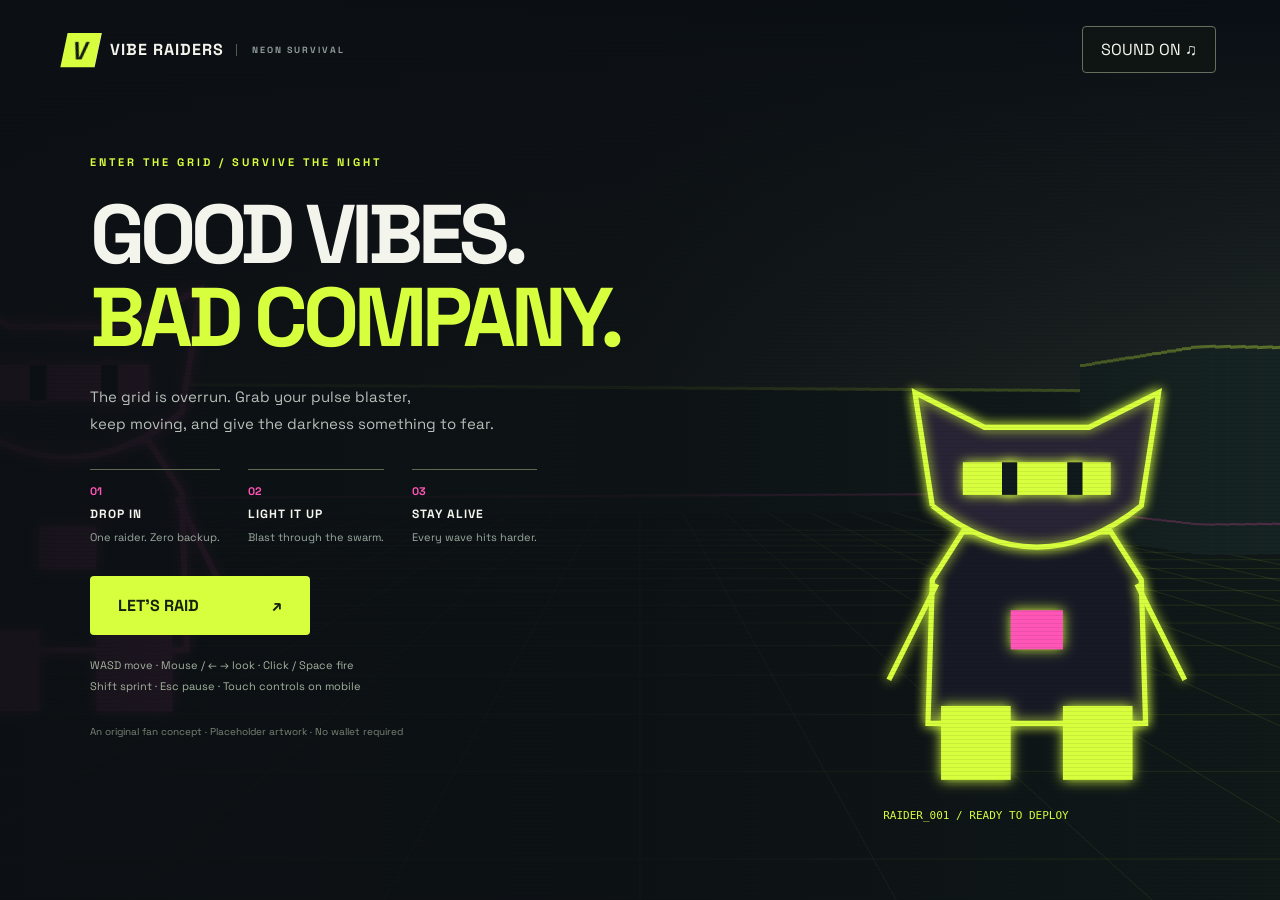
==== index.html @ ec155383 "Build Vibe Raiders browser game for Netlify" ====
<!DOCTYPE html><html lang="en"><head><meta charset="utf-8"><meta name="viewport" content="width=device-width,initial-scale=1"><title>VIBE RAIDERS · Neon Survival</title><link rel="stylesheet" href="style.css"></head><body><canvas id="game"></canvas><div class="grain"></div><header><a class="brand" href="./"><span class="logo">V</span> VIBE RAIDERS <small>NEON SURVIVAL</small></a><button id="sound" aria-label="Toggle sound">SOUND ON ♫</button></header><main id="menu"><div class="eyebrow">ENTER THE GRID / SURVIVE THE NIGHT</div><h1>GOOD VIBES.<br><em>BAD COMPANY.</em></h1><p>The grid is overrun. Grab your pulse blaster,<br>keep moving, and give the darkness something to fear.</p><div class="cards"><div><b>01</b><span>DROP IN</span><small>One raider. Zero backup.</small></div><div><b>02</b><span>LIGHT IT UP</span><small>Blast through the swarm.</small></div><div><b>03</b><span>STAY ALIVE</span><small>Every wave hits harder.</small></div></div><button class="primary" id="play">LET’S RAID <span>↗</span></button><div class="controls">WASD move · Mouse / ← → look · Click / Space fire<br>Shift sprint · Esc pause · Touch controls on mobile</div><div class="note">An original fan concept · Placeholder artwork · No wallet required</div></main><aside id="hud" hidden><div class="hudtop"><div>SHIELD <b id="health">100</b><div class="bar"><i id="healthbar"></i></div></div><div>WAVE <b id="wave">01</b></div><div>SCORE <b id="score">0000</b></div></div><div id="crosshair">+</div><div id="message">CLEAR THE GRID</div><div class="bottom">PULSE BLASTER <span>∞ ENERGY</span></div></aside><section id="end" hidden><div class="eyebrow" id="endtag">SIGNAL LOST</div><h2 id="endtitle">You made some noise.</h2><p id="result"></p><button class="primary" id="restart">RAID AGAIN ↗</button><button id="resume" hidden>RESUME RAID</button></section><div id="touch" hidden><div><button data-key="ArrowLeft">↶</button><button data-key="w">↑</button><button data-key="ArrowRight">↷</button><br><button data-key="a">←</button><button data-key="s">↓</button><button data-key="d">→</button></div><button id="fire">FIRE</button></div><script src="game.js"></script></body></html>
---- style.css ----
@import url('https://fonts.googleapis.com/css2?family=Space+Grotesk:wght@400;500;600;700&display=swap');
:root{--lime:#d8ff3e;--pink:#ff55b7;--ink:#0c1014}*{box-sizing:border-box}body{margin:0;background:var(--ink);color:#f3f4ec;font-family:'Space Grotesk',Arial,sans-serif;overflow:hidden}canvas{position:fixed;width:100%;height:100%;inset:0}header{position:fixed;top:0;width:100%;padding:26px 5%;display:flex;align-items:center;justify-content:space-between;z-index:3}.brand{color:inherit;text-decoration:none;font-weight:700;letter-spacing:1px;display:flex;align-items:center;gap:12px}.brand small{font-size:9px;color:#8f9c98;letter-spacing:2px;border-left:1px solid #505a50;padding-left:15px}.logo{background:var(--lime);color:#131b14;display:grid;place-items:center;width:34px;height:34px;transform:skew(-12deg);font-size:25px}button{font:inherit;cursor:pointer;color:inherit;border:1px solid #64705e;background:#101713b8;padding:12px 18px;border-radius:4px}button:hover{border-color:var(--lime);color:var(--lime)}button:focus-visible{outline:3px solid var(--pink);outline-offset:4px}main{position:relative;z-index:2;margin:155px 7% 0;max-width:680px}.eyebrow{color:var(--lime);font-size:11px;letter-spacing:3px;font-weight:700}h1{font-size:clamp(42px,6.5vw,90px);line-height:1;letter-spacing:-5px;margin:24px 0}h1 em{font-style:normal;color:var(--lime)}p{color:#b6bfb8;line-height:1.8;font-size:15px}.cards{display:flex;gap:28px;margin:32px 0}.cards div{border-top:1px solid #5e6a52;padding-top:14px;display:grid;gap:8px;min-width:125px}.cards b{color:var(--pink);font-size:11px}.cards span{font-size:12px;font-weight:bold;letter-spacing:1px}.cards small{color:#9ba99e;font-size:11px}.primary{background:var(--lime);color:#17220d;border:0;font-weight:700;padding:19px 28px;min-width:220px;display:flex;justify-content:space-between;gap:30px}.primary:hover{background:#edff96;color:#17220d}.controls{font-size:11px;line-height:1.9;color:#a4b29e;margin-top:20px}.note{font-size:10px;color:#788475;margin-top:28px}.grain{pointer-events:none;position:fixed;inset:0;background:repeating-linear-gradient(0deg,#0001 0px,#0001 1px,transparent 1px,transparent 4px);z-index:1}#hud{position:fixed;inset:95px 5% 25px;pointer-events:none}.hudtop{display:flex;gap:50px;font-size:11px;letter-spacing:2px}.hudtop b{display:block;font-size:30px;letter-spacing:0;color:var(--lime);margin-top:6px}.bar{width:150px;background:#ffffff20;height:4px}.bar i{display:block;width:100%;height:100%;background:var(--lime)}#crosshair{position:fixed;left:50%;top:50%;transform:translate(-50%,-50%);font-size:26px;color:#d8ff3e99}#message{text-align:center;margin-top:35px;letter-spacing:4px;color:var(--lime);font-size:13px}.bottom{position:absolute;bottom:0;font-size:12px;letter-spacing:2px}.bottom span{color:var(--lime);margin-left:25px}#end{position:fixed;z-index:5;left:50%;top:50%;transform:translate(-50%,-50%);padding:45px;background:#101713f2;border:1px solid #758351;min-width:330px}h2{font-size:34px}#resume{margin-top:15px}#touch{position:fixed;bottom:65px;left:20px;right:20px;display:flex;justify-content:space-between;align-items:end;z-index:4;touch-action:none}#touch[hidden]{display:none}#touch button{background:#152014b5;min-width:44px;padding:14px;user-select:none}#fire{border-color:var(--pink);color:var(--pink);border-radius:50%;height:78px;width:78px}@media(max-width:700px){header{padding:20px}.brand small{display:none}main{margin:120px 22px 0}h1{letter-spacing:-2px}.cards{gap:15px}.cards div{min-width:0;flex:1}.cards small{font-size:10px}.note{margin-top:15px}.hudtop{gap:25px}.bar{width:90px}}@media(max-height:680px){main{margin-top:95px}h1{font-size:48px;margin:15px 0}.cards{margin:18px 0}.note{margin-top:10px}}
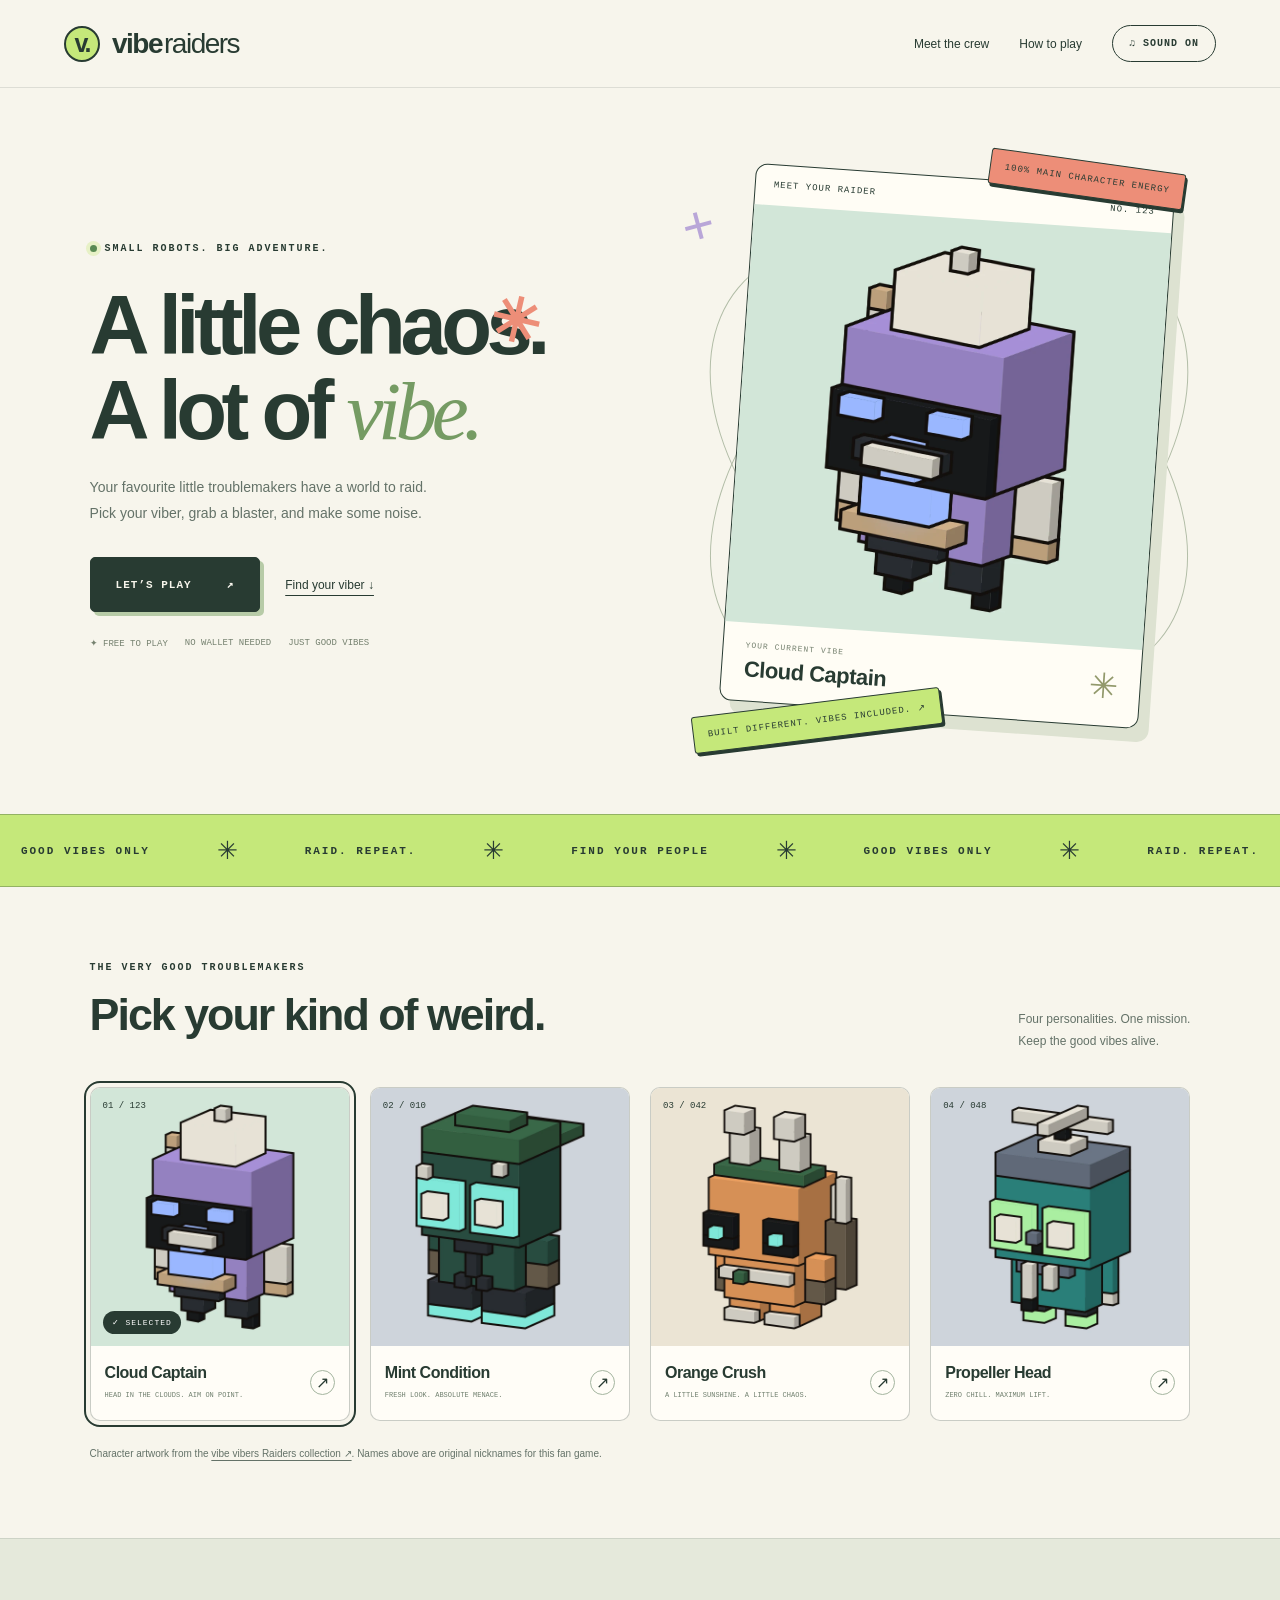
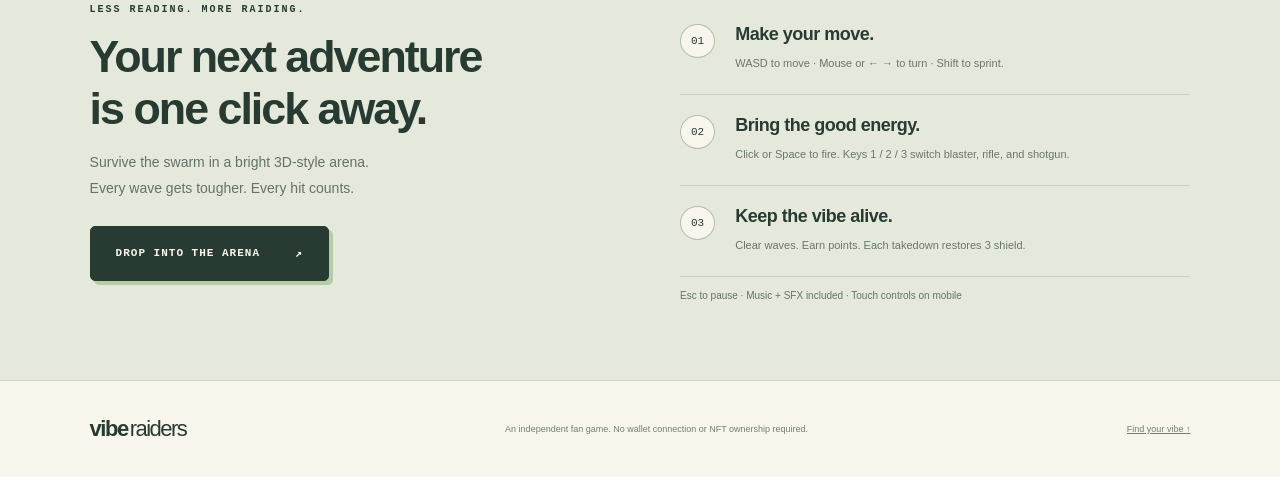
==== commit c9ce345c: "Add Raiders artwork, bright arena and three weapon types" ====
--- a/index.html
+++ b/index.html
@@ -1 +1,51 @@
-<!DOCTYPE html><html lang="en"><head><meta charset="utf-8"><meta name="viewport" content="width=device-width,initial-scale=1"><title>VIBE RAIDERS · Neon Survival</title><link rel="stylesheet" href="style.css"></head><body><canvas id="game"></canvas><div class="grain"></div><header><a class="brand" href="./"><span class="logo">V</span> VIBE RAIDERS <small>NEON SURVIVAL</small></a><button id="sound" aria-label="Toggle sound">SOUND ON ♫</button></header><main id="menu"><div class="eyebrow">ENTER THE GRID / SURVIVE THE NIGHT</div><h1>GOOD VIBES.<br><em>BAD COMPANY.</em></h1><p>The grid is overrun. Grab your pulse blaster,<br>keep moving, and give the darkness something to fear.</p><div class="cards"><div><b>01</b><span>DROP IN</span><small>One raider. Zero backup.</small></div><div><b>02</b><span>LIGHT IT UP</span><small>Blast through the swarm.</small></div><div><b>03</b><span>STAY ALIVE</span><small>Every wave hits harder.</small></div></div><button class="primary" id="play">LET’S RAID <span>↗</span></button><div class="controls">WASD move · Mouse / ← → look · Click / Space fire<br>Shift sprint · Esc pause · Touch controls on mobile</div><div class="note">An original fan concept · Placeholder artwork · No wallet required</div></main><aside id="hud" hidden><div class="hudtop"><div>SHIELD <b id="health">100</b><div class="bar"><i id="healthbar"></i></div></div><div>WAVE <b id="wave">01</b></div><div>SCORE <b id="score">0000</b></div></div><div id="crosshair">+</div><div id="message">CLEAR THE GRID</div><div class="bottom">PULSE BLASTER <span>∞ ENERGY</span></div></aside><section id="end" hidden><div class="eyebrow" id="endtag">SIGNAL LOST</div><h2 id="endtitle">You made some noise.</h2><p id="result"></p><button class="primary" id="restart">RAID AGAIN ↗</button><button id="resume" hidden>RESUME RAID</button></section><div id="touch" hidden><div><button data-key="ArrowLeft">↶</button><button data-key="w">↑</button><button data-key="ArrowRight">↷</button><br><button data-key="a">←</button><button data-key="s">↓</button><button data-key="d">→</button></div><button id="fire">FIRE</button></div><script src="game.js"></script></body></html>
+<!DOCTYPE html>
+<html lang="en">
+<head>
+  <meta charset="utf-8"><meta name="viewport" content="width=device-width,initial-scale=1">
+  <meta name="theme-color" content="#f7f5ec">
+  <meta name="description" content="Pick your vibe viber and jump into a colourful first-person survival adventure. Free to play, no wallet required.">
+  <title>Vibe Raiders · A little chaos. A lot of vibe.</title>
+  <link rel="stylesheet" href="style.css">
+</head>
+<body>
+<canvas id="game" aria-label="First-person survival arena"></canvas>
+<header class="site-header">
+  <a class="brand" href="./"><span class="logo">v.</span> vibe<span class="brand-light">raiders</span></a>
+  <nav aria-label="Main navigation"><a href="#crew" class="menu-link">Meet the crew</a><a href="#how-to" class="menu-link">How to play</a><button id="sound" aria-label="Toggle sound" aria-pressed="true">♫ SOUND ON</button></nav>
+</header>
+<main id="menu">
+  <section class="hero">
+    <div class="hero-copy">
+      <div class="eyebrow"><span class="status-dot"></span> SMALL ROBOTS. BIG ADVENTURE.</div>
+      <h1>A little chaos.<br>A lot of <em>vibe.</em><span class="spark">✳</span></h1>
+      <p>Your favourite little troublemakers have a world to raid.<br class="desktop-break"> Pick your viber, grab a blaster, and make some noise.</p>
+      <div class="hero-actions"><button class="primary" id="play">LET’S PLAY <span>↗</span></button><a class="secondary" href="#crew">Find your viber ↓</a></div>
+      <div class="play-note"><span>✦ FREE TO PLAY</span><span>NO WALLET NEEDED</span><span>JUST GOOD VIBES</span></div>
+    </div>
+    <div class="hero-art">
+      <span class="orbit orbit-one"></span><span class="orbit orbit-two"></span>
+      <span class="sticker sticker-top">100% MAIN CHARACTER ENERGY</span>
+      <div class="portrait-card"><div class="portrait-top"><span>MEET YOUR RAIDER</span><span id="hero-id">NO. 123</span></div><img id="hero-image" src="assets/viber-123.png" alt="Lavender Viber with a cream cap and blue eyes" width="1080" height="1080"><div class="portrait-bottom"><div><small>YOUR CURRENT VIBE</small><strong id="hero-name">Cloud Captain</strong></div><span class="portrait-star">✳</span></div></div>
+      <span class="sticker sticker-bottom">BUILT DIFFERENT. VIBES INCLUDED. ↗</span>
+      <span class="floating-plus">+</span>
+    </div>
+  </section>
+  <div class="marquee" aria-hidden="true"><span>GOOD VIBES ONLY</span> ✳ <span>RAID. REPEAT.</span> ✳ <span>FIND YOUR PEOPLE</span> ✳ <span>GOOD VIBES ONLY</span> ✳ <span>RAID. REPEAT.</span></div>
+  <section id="crew" class="crew-section">
+    <div class="section-heading"><div><div class="eyebrow">THE VERY GOOD TROUBLEMAKERS</div><h2>Pick your kind of weird.</h2></div><p>Four personalities. One mission.<br>Keep the good vibes alive.</p></div>
+    <div class="crew-grid" role="group" aria-label="Choose your raider">
+      <button class="crew-card selected" data-raider="0" aria-pressed="true"><div class="crew-image mint"><span class="number">01 / 123</span><span class="selected-label">✓ SELECTED</span><img src="assets/viber-123.png" alt="Lavender Viber with cream cap and blue eyes" width="1080" height="1080" loading="lazy"></div><div class="crew-info"><div><strong>Cloud Captain</strong><small>HEAD IN THE CLOUDS. AIM ON POINT.</small></div><span>↗</span></div></button>
+      <button class="crew-card" data-raider="1" aria-pressed="false"><div class="crew-image lilac"><span class="number">02 / 010</span><span class="selected-label">✓ SELECTED</span><img src="assets/viber-10.png" alt="Green Viber with oversized turquoise glasses and a cap" width="1080" height="1080" loading="lazy"></div><div class="crew-info"><div><strong>Mint Condition</strong><small>FRESH LOOK. ABSOLUTE MENACE.</small></div><span>↗</span></div></button>
+      <button class="crew-card" data-raider="2" aria-pressed="false"><div class="crew-image sand"><span class="number">03 / 042</span><span class="selected-label">✓ SELECTED</span><img src="assets/viber-42.png" alt="Orange Viber with green hat and turquoise eyes" width="1080" height="1080" loading="lazy"></div><div class="crew-info"><div><strong>Orange Crush</strong><small>A LITTLE SUNSHINE. A LITTLE CHAOS.</small></div><span>↗</span></div></button>
+      <button class="crew-card" data-raider="3" aria-pressed="false"><div class="crew-image blue"><span class="number">04 / 048</span><span class="selected-label">✓ SELECTED</span><img src="assets/viber-48.png" alt="Teal Viber with propeller hat and mint glasses" width="1080" height="1080" loading="lazy"></div><div class="crew-info"><div><strong>Propeller Head</strong><small>ZERO CHILL. MAXIMUM LIFT.</small></div><span>↗</span></div></button>
+    </div>
+    <p class="collection-credit">Character artwork from the <a href="https://testnet.vibevibe.fun/vibe-vibers/for-raiders" target="_blank" rel="noopener noreferrer">vibe vibers Raiders collection ↗</a>. Names above are original nicknames for this fan game.</p>
+  </section>
+  <section id="how-to" class="how-section"><div><div class="eyebrow">LESS READING. MORE RAIDING.</div><h2>Your next adventure<br>is one click away.</h2><p>Survive the swarm in a bright 3D-style arena.<br>Every wave gets tougher. Every hit counts.</p><button id="play-bottom" class="primary">DROP INTO THE ARENA <span>↗</span></button></div><div class="steps"><div><b>01</b><span><strong>Make your move.</strong><small>WASD to move · Mouse or ← → to turn · Shift to sprint.</small></span></div><div><b>02</b><span><strong>Bring the good energy.</strong><small>Click or Space to fire. Keys 1 / 2 / 3 switch blaster, rifle, and shotgun.</small></span></div><div><b>03</b><span><strong>Keep the vibe alive.</strong><small>Clear waves. Earn points. Each takedown restores 3 shield.</small></span></div><p>Esc to pause · Music + SFX included · Touch controls on mobile</p></div></section>
+  <footer><a class="brand" href="./">vibe<span class="brand-light">raiders</span></a><span>An independent fan game. No wallet connection or NFT ownership required.</span><a href="#crew">Find your vibe ↑</a></footer>
+</main>
+<aside id="hud" hidden><div class="hudtop"><div>SHIELD <b id="health">100</b><div class="bar"><i id="healthbar"></i></div></div><div>WAVE <b id="wave">01</b></div><div>SCORE <b id="score">0000</b></div><button id="pause" aria-label="Pause game">Ⅱ PAUSE</button></div><div class="weapon-selector" role="group" aria-label="Choose weapon"><button data-weapon="0" class="active" aria-pressed="true">1 <span>BLASTER</span></button><button data-weapon="1" aria-pressed="false">2 <span>RIFLE</span></button><button data-weapon="2" aria-pressed="false">3 <span>SHOTGUN</span></button></div><div id="crosshair">+</div><div id="message" aria-live="polite">CLEAR THE GRID</div><div class="bottom"><img id="player-avatar" src="assets/viber-123.png" alt="Your selected raider"><span id="player-name">Cloud Captain</span><span><b id="weapon-name">PULSE BLASTER</b> · ∞ ENERGY</span></div></aside>
+<section id="end" role="dialog" aria-modal="true" aria-labelledby="endtitle" hidden><div class="eyebrow" id="endtag">SIGNAL LOST</div><h2 id="endtitle">You made some noise.</h2><p id="result"></p><button class="primary" id="restart">RAID AGAIN ↗</button><button id="resume" hidden>RESUME RAID</button><button id="back-home">BACK TO THE CREW</button></section>
+<div id="touch" hidden><div><button data-key="ArrowLeft" aria-label="Turn left">↶</button><button data-key="w" aria-label="Move forward">↑</button><button data-key="ArrowRight" aria-label="Turn right">↷</button><br><button data-key="a" aria-label="Move left">←</button><button data-key="s" aria-label="Move backward">↓</button><button data-key="d" aria-label="Move right">→</button></div><button id="fire">FIRE</button></div>
+<script src="game.js"></script>
+</body></html>
--- a/style.css
+++ b/style.css
@@ -1,2 +1,2 @@
-@import url('https://fonts.googleapis.com/css2?family=Space+Grotesk:wght@400;500;600;700&display=swap');
-:root{--lime:#d8ff3e;--pink:#ff55b7;--ink:#0c1014}*{box-sizing:border-box}body{margin:0;background:var(--ink);color:#f3f4ec;font-family:'Space Grotesk',Arial,sans-serif;overflow:hidden}canvas{position:fixed;width:100%;height:100%;inset:0}header{position:fixed;top:0;width:100%;padding:26px 5%;display:flex;align-items:center;justify-content:space-between;z-index:3}.brand{color:inherit;text-decoration:none;font-weight:700;letter-spacing:1px;display:flex;align-items:center;gap:12px}.brand small{font-size:9px;color:#8f9c98;letter-spacing:2px;border-left:1px solid #505a50;padding-left:15px}.logo{background:var(--lime);color:#131b14;display:grid;place-items:center;width:34px;height:34px;transform:skew(-12deg);font-size:25px}button{font:inherit;cursor:pointer;color:inherit;border:1px solid #64705e;background:#101713b8;padding:12px 18px;border-radius:4px}button:hover{border-color:var(--lime);color:var(--lime)}button:focus-visible{outline:3px solid var(--pink);outline-offset:4px}main{position:relative;z-index:2;margin:155px 7% 0;max-width:680px}.eyebrow{color:var(--lime);font-size:11px;letter-spacing:3px;font-weight:700}h1{font-size:clamp(42px,6.5vw,90px);line-height:1;letter-spacing:-5px;margin:24px 0}h1 em{font-style:normal;color:var(--lime)}p{color:#b6bfb8;line-height:1.8;font-size:15px}.cards{display:flex;gap:28px;margin:32px 0}.cards div{border-top:1px solid #5e6a52;padding-top:14px;display:grid;gap:8px;min-width:125px}.cards b{color:var(--pink);font-size:11px}.cards span{font-size:12px;font-weight:bold;letter-spacing:1px}.cards small{color:#9ba99e;font-size:11px}.primary{background:var(--lime);color:#17220d;border:0;font-weight:700;padding:19px 28px;min-width:220px;display:flex;justify-content:space-between;gap:30px}.primary:hover{background:#edff96;color:#17220d}.controls{font-size:11px;line-height:1.9;color:#a4b29e;margin-top:20px}.note{font-size:10px;color:#788475;margin-top:28px}.grain{pointer-events:none;position:fixed;inset:0;background:repeating-linear-gradient(0deg,#0001 0px,#0001 1px,transparent 1px,transparent 4px);z-index:1}#hud{position:fixed;inset:95px 5% 25px;pointer-events:none}.hudtop{display:flex;gap:50px;font-size:11px;letter-spacing:2px}.hudtop b{display:block;font-size:30px;letter-spacing:0;color:var(--lime);margin-top:6px}.bar{width:150px;background:#ffffff20;height:4px}.bar i{display:block;width:100%;height:100%;background:var(--lime)}#crosshair{position:fixed;left:50%;top:50%;transform:translate(-50%,-50%);font-size:26px;color:#d8ff3e99}#message{text-align:center;margin-top:35px;letter-spacing:4px;color:var(--lime);font-size:13px}.bottom{position:absolute;bottom:0;font-size:12px;letter-spacing:2px}.bottom span{color:var(--lime);margin-left:25px}#end{position:fixed;z-index:5;left:50%;top:50%;transform:translate(-50%,-50%);padding:45px;background:#101713f2;border:1px solid #758351;min-width:330px}h2{font-size:34px}#resume{margin-top:15px}#touch{position:fixed;bottom:65px;left:20px;right:20px;display:flex;justify-content:space-between;align-items:end;z-index:4;touch-action:none}#touch[hidden]{display:none}#touch button{background:#152014b5;min-width:44px;padding:14px;user-select:none}#fire{border-color:var(--pink);color:var(--pink);border-radius:50%;height:78px;width:78px}@media(max-width:700px){header{padding:20px}.brand small{display:none}main{margin:120px 22px 0}h1{letter-spacing:-2px}.cards{gap:15px}.cards div{min-width:0;flex:1}.cards small{font-size:10px}.note{margin-top:15px}.hudtop{gap:25px}.bar{width:90px}}@media(max-height:680px){main{margin-top:95px}h1{font-size:48px;margin:15px 0}.cards{margin:18px 0}.note{margin-top:10px}}
+:root{--lime:#c5e87a;--pink:#ed8e78;--ink:#283b32;--cream:#f7f5ec;--mint:#d3e5d8;--purple:#b9a6d8}*{box-sizing:border-box}html{scroll-behavior:smooth;scroll-padding-top:100px}body{margin:0;background:var(--cream);color:var(--ink);font-family:Arial,Helvetica,sans-serif}button,a{-webkit-tap-highlight-color:transparent}button{font:inherit;cursor:pointer;color:inherit;border:1px solid var(--ink);background:transparent;padding:12px 18px;border-radius:100px}a{color:inherit}button:hover{background:var(--lime)}button:focus-visible,a:focus-visible{outline:3px solid #8c65bd;outline-offset:5px}[hidden]{display:none!important}.site-header{position:relative;display:flex;align-items:center;justify-content:space-between;max-width:1440px;padding:25px 5%;margin:auto;border-bottom:1px solid #283b3220;z-index:5}.brand{display:flex;align-items:center;gap:2px;text-decoration:none;font-weight:900;font-size:28px;letter-spacing:-1.5px}.brand-light{font-weight:400}.logo{display:grid;place-items:center;border:2px solid var(--ink);border-radius:50%;width:36px;height:36px;font-size:25px;letter-spacing:-2px;margin-right:10px;background:var(--lime)}nav{display:flex;align-items:center;gap:30px}nav a{font-size:12px;text-decoration:none}#sound{font:700 10px monospace;letter-spacing:1px;padding:12px 16px}.hero{max-width:1440px;margin:auto;display:grid;grid-template-columns:1.15fr 1fr;align-items:center;gap:55px;padding:65px 7% 75px;min-height:650px}.eyebrow{font:700 10px monospace;letter-spacing:2px;display:flex;align-items:center;gap:8px}.status-dot{width:7px;height:7px;border-radius:50%;background:#598a52;box-shadow:0 0 0 4px #c5e87a55}h1{font-size:clamp(52px,6.5vw,92px);line-height:1.02;letter-spacing:-5.5px;margin:30px 0 22px;font-weight:800;position:relative}h1 em{font-family:Georgia,serif;font-weight:400;color:#759b63}h1 .spark{position:absolute;color:var(--pink);font-size:60px;transform:rotate(13deg);margin-left:12px;top:7px}p{font-size:14px;line-height:1.85;color:#647268}.hero-actions{display:flex;align-items:center;gap:25px;margin-top:30px}.primary{display:flex;align-items:center;justify-content:space-between;gap:35px;min-height:55px;padding:18px 25px;background:var(--ink);color:var(--cream);border-radius:5px;font:700 11px monospace;letter-spacing:1px;box-shadow:4px 4px 0 #b7cba7}.primary:hover{background:#45634a;color:white;transform:translateY(-2px)}.secondary{font-size:12px;text-underline-offset:6px}.play-note{display:flex;flex-wrap:wrap;gap:17px;font:9px monospace;color:#75816f;margin-top:26px}.hero-art{position:relative;max-width:440px;width:100%;margin:auto;padding:24px 10px}.portrait-card{border:1.5px solid var(--ink);border-radius:12px;overflow:hidden;transform:rotate(4deg);background:#fffdf5;position:relative;box-shadow:11px 13px 0 #dde2d1;transition:transform .3s}.portrait-card:hover{transform:rotate(0)}.portrait-top{padding:15px 18px;display:flex;justify-content:space-between;font:9px monospace;letter-spacing:1px}.portrait-card img{display:block;width:100%;height:auto}.portrait-bottom{display:flex;align-items:center;justify-content:space-between;padding:18px 22px}.portrait-bottom small{display:block;font:8px monospace;letter-spacing:1px;color:#75816f;margin-bottom:7px}.portrait-bottom strong{font-size:22px;letter-spacing:-.5px}.portrait-star{font-size:35px;color:#92996b}.sticker{position:absolute;z-index:2;font:9px monospace;letter-spacing:1px;border:1px solid var(--ink);padding:12px 14px;box-shadow:2px 3px 0 #283b32;border-radius:3px}.sticker-top{top:8px;right:-18px;background:var(--pink);transform:rotate(8deg)}.sticker-bottom{bottom:0;left:-35px;background:var(--lime);transform:rotate(-7deg)}.orbit{position:absolute;border:1px solid #b2bda7;border-radius:50%;width:125%;height:60%;top:23%;left:-12%;transform:rotate(-40deg)}.orbit-two{transform:rotate(40deg)}.floating-plus{position:absolute;font-size:55px;left:-45px;top:40px;color:#b9a6d8;transform:rotate(-15deg)}.marquee{display:flex;align-items:center;justify-content:space-around;gap:25px;white-space:nowrap;overflow:hidden;padding:21px 0;background:var(--lime);border-block:1px solid #283b3250;font-size:25px}.marquee span{font:700 11px monospace;letter-spacing:2px}.crew-section{max-width:1440px;margin:auto;padding:75px 7%}.section-heading{display:flex;align-items:end;justify-content:space-between;gap:25px;margin-bottom:30px}h2{font-size:clamp(30px,3.5vw,46px);letter-spacing:-2px;line-height:1.15;margin:16px 0}.section-heading p{font-size:12px;margin:0 0 4px}.crew-grid{display:grid;grid-template-columns:repeat(4,1fr);gap:20px}.crew-card{border:1px solid #283b3240;border-radius:10px;padding:0;overflow:hidden;text-align:left;background:#fffdf7;transition:transform .2s,box-shadow .2s}.crew-card:hover{transform:translateY(-6px);background:#fffdf7;box-shadow:0 8px 0 #e1e5d6}.crew-card.selected{outline:2px solid var(--ink);outline-offset:4px}.crew-image{position:relative;overflow:hidden}.crew-image img{width:100%;height:auto;display:block;transition:transform .3s}.crew-card:hover img{transform:scale(1.045)}.number{position:absolute;z-index:1;left:12px;top:13px;font:9px monospace}.selected-label{display:none;position:absolute;bottom:12px;left:12px;z-index:1;background:var(--ink);color:white;font:8px monospace;letter-spacing:1px;padding:7px 9px;border-radius:30px}.selected .selected-label{display:block}.crew-info{padding:18px 14px;display:flex;align-items:center;justify-content:space-between;gap:7px}.crew-info strong{font-size:16px;letter-spacing:-.5px}.crew-info small{display:block;font:7px/1.7 monospace;color:#71806f;margin-top:8px}.crew-info>span{border:1px solid #a4b59f;border-radius:50%;display:grid;place-items:center;min-width:25px;height:25px}.collection-credit{font-size:10px;margin:24px 0 0}.collection-credit a{text-underline-offset:3px}.how-section{background:#e5e9db;padding:65px max(7%,calc((100vw - 1240px)/2));display:grid;grid-template-columns:1fr 1fr;gap:80px;border-block:1px solid #283b3220}.how-section .primary{margin-top:24px}.steps>div{display:flex;gap:20px;align-items:start;border-bottom:1px solid #283b3225;padding:20px 0}.steps b{font:11px monospace;background:var(--cream);padding:10px;border:1px solid #b3beaa;border-radius:50%}.steps strong{font-size:18px;letter-spacing:-.5px}.steps small{display:block;font-size:11px;line-height:1.8;color:#687867;margin-top:9px}.steps p{font-size:10px}footer{display:flex;align-items:center;justify-content:space-between;gap:20px;padding:35px 7%}footer .brand{font-size:22px}footer>span,footer>a:last-child{font-size:9px;color:#71806f}#game{display:none;position:fixed;inset:0;width:100%;height:100%;background:#b5dcdb}.in-game{overflow:hidden;background:#b5dcdb}.in-game #game{display:block}.in-game .site-header{position:fixed;top:0;width:100%;max-width:none;background:#f7f5eced;padding:15px 5%}.in-game .menu-link{display:none}#hud{position:fixed;inset:95px 5% 20px;pointer-events:none}.hudtop{display:flex;gap:40px;font:10px monospace;letter-spacing:2px}.hudtop>div{background:#fffdf4e8;border:1px solid #283b3230;border-radius:8px;padding:12px 18px}.hudtop b{display:block;font:bold 27px Arial;letter-spacing:0;margin-top:6px}.bar{width:105px;background:#283b3220;height:4px;margin-top:7px}.bar i{display:block;width:100%;height:100%;background:#648f51}#pause{pointer-events:auto;align-self:start;margin-left:auto;background:var(--cream);font-size:10px}#crosshair{position:fixed;left:50%;top:50%;transform:translate(-50%,-50%);font:30px monospace;color:#283b32;text-shadow:0 0 3px #fff}#message{text-align:center;margin-top:30px;font:700 13px monospace;letter-spacing:3px}.bottom{position:absolute;bottom:0;display:flex;align-items:center;gap:12px;background:#fffdf4e8;border:1px solid #283b3230;padding:8px 16px 8px 8px;border-radius:8px;font-size:12px}.bottom img{width:42px;height:42px;border-radius:4px}.bottom span:last-child{font:9px monospace;color:#647268;margin-left:15px}#end{position:fixed;z-index:8;left:50%;top:50%;transform:translate(-50%,-50%);width:min(90%,430px);padding:35px;background:var(--cream);border:1px solid var(--ink);border-radius:12px;box-shadow:10px 10px 0 #283b3244}#end h2{font-size:36px}#end button{margin-top:15px}#back-home{font-size:10px;display:block}#touch{position:fixed;bottom:95px;left:20px;right:20px;display:flex;justify-content:space-between;align-items:end;z-index:4;touch-action:none}#touch button{background:#f7f5ecd9;min-width:44px;padding:14px;user-select:none;border-radius:10px}#fire{background:var(--pink)!important;border-radius:50%!important;height:78px;width:78px;font-weight:bold}@media(min-width:1500px){.hero{min-height:720px}}@media(prefers-reduced-motion:reduce){html{scroll-behavior:auto}*{transition:none!important}}@media(max-width:950px){.hero{gap:30px;padding:60px 5%;min-height:0}h1{letter-spacing:-3px}h1 .spark{font-size:36px;right:0}.hero-art{width:90%}.sticker{font-size:7px}.sticker-top{right:-10px}.sticker-bottom{left:-15px}.crew-section{padding:60px 5%}.crew-grid{grid-template-columns:repeat(2,1fr);gap:25px}.how-section{gap:35px;padding:50px 5%}.bottom span:last-child{display:none}.play-note{font-size:8px;gap:10px}}@media(max-width:600px){.site-header{padding:18px 5%}.brand{font-size:23px}.logo{width:30px;height:30px;font-size:20px}nav{gap:10px}.menu-link{display:none}.hero{grid-template-columns:1fr;padding:45px 6% 50px;gap:35px}.hero-copy{text-align:center}.hero-copy .eyebrow{justify-content:center;font-size:8px}h1{font-size:62px;letter-spacing:-3.5px;margin:22px 0}h1 .spark{right:12px;top:14px;font-size:30px}.hero p{font-size:12px}.hero-actions{justify-content:center;gap:22px}.play-note{justify-content:center}.hero-art{max-width:320px;width:85%}.portrait-bottom strong{font-size:20px}.sticker-bottom{font-size:7px;left:-24px}.marquee{padding:16px 0}.marquee span{font-size:9px}.section-heading{display:block;margin-bottom:25px}.section-heading p{font-size:11px}.section-heading h2{font-size:33px}.crew-grid{gap:20px 14px}.crew-info{padding:13px 10px}.crew-info strong{font-size:13px}.crew-info small{font-size:6px}.crew-info>span{display:none}.number{font-size:8px;left:9px;top:9px}.selected-label{font-size:7px;padding:5px 7px;left:8px;bottom:8px}.collection-credit{font-size:9px}.how-section{grid-template-columns:1fr;gap:20px;padding:45px 6%}.how-section h2{font-size:35px}.steps>div{padding:18px 0}footer{flex-wrap:wrap;padding:30px 6%}footer>span{order:3;flex-basis:100%;line-height:1.8}.hudtop{gap:10px}.hudtop>div{padding:10px;font-size:8px;letter-spacing:1px}.hudtop b{font-size:23px}.bar{width:65px}#pause{font-size:8px;padding:10px}#hud{inset:90px 4% 15px}.bottom{font-size:10px}.bottom img{width:30px;height:30px}#message{font-size:11px;letter-spacing:2px}#end{padding:25px}#end h2{font-size:30px}}
+.weapon-selector{position:absolute;bottom:0;right:0;display:flex;gap:7px;pointer-events:auto}.weapon-selector button{border-radius:6px;background:#f7f5ecdc;padding:12px 14px;font:11px monospace}.weapon-selector button.active{background:var(--ink);color:var(--cream)}.weapon-selector span{font-size:9px;margin-left:5px}@media(max-width:750px){.weapon-selector{bottom:65px}.weapon-selector button{padding:10px}.weapon-selector span{font-size:8px}#touch{bottom:145px}.bottom{max-width:100%}}
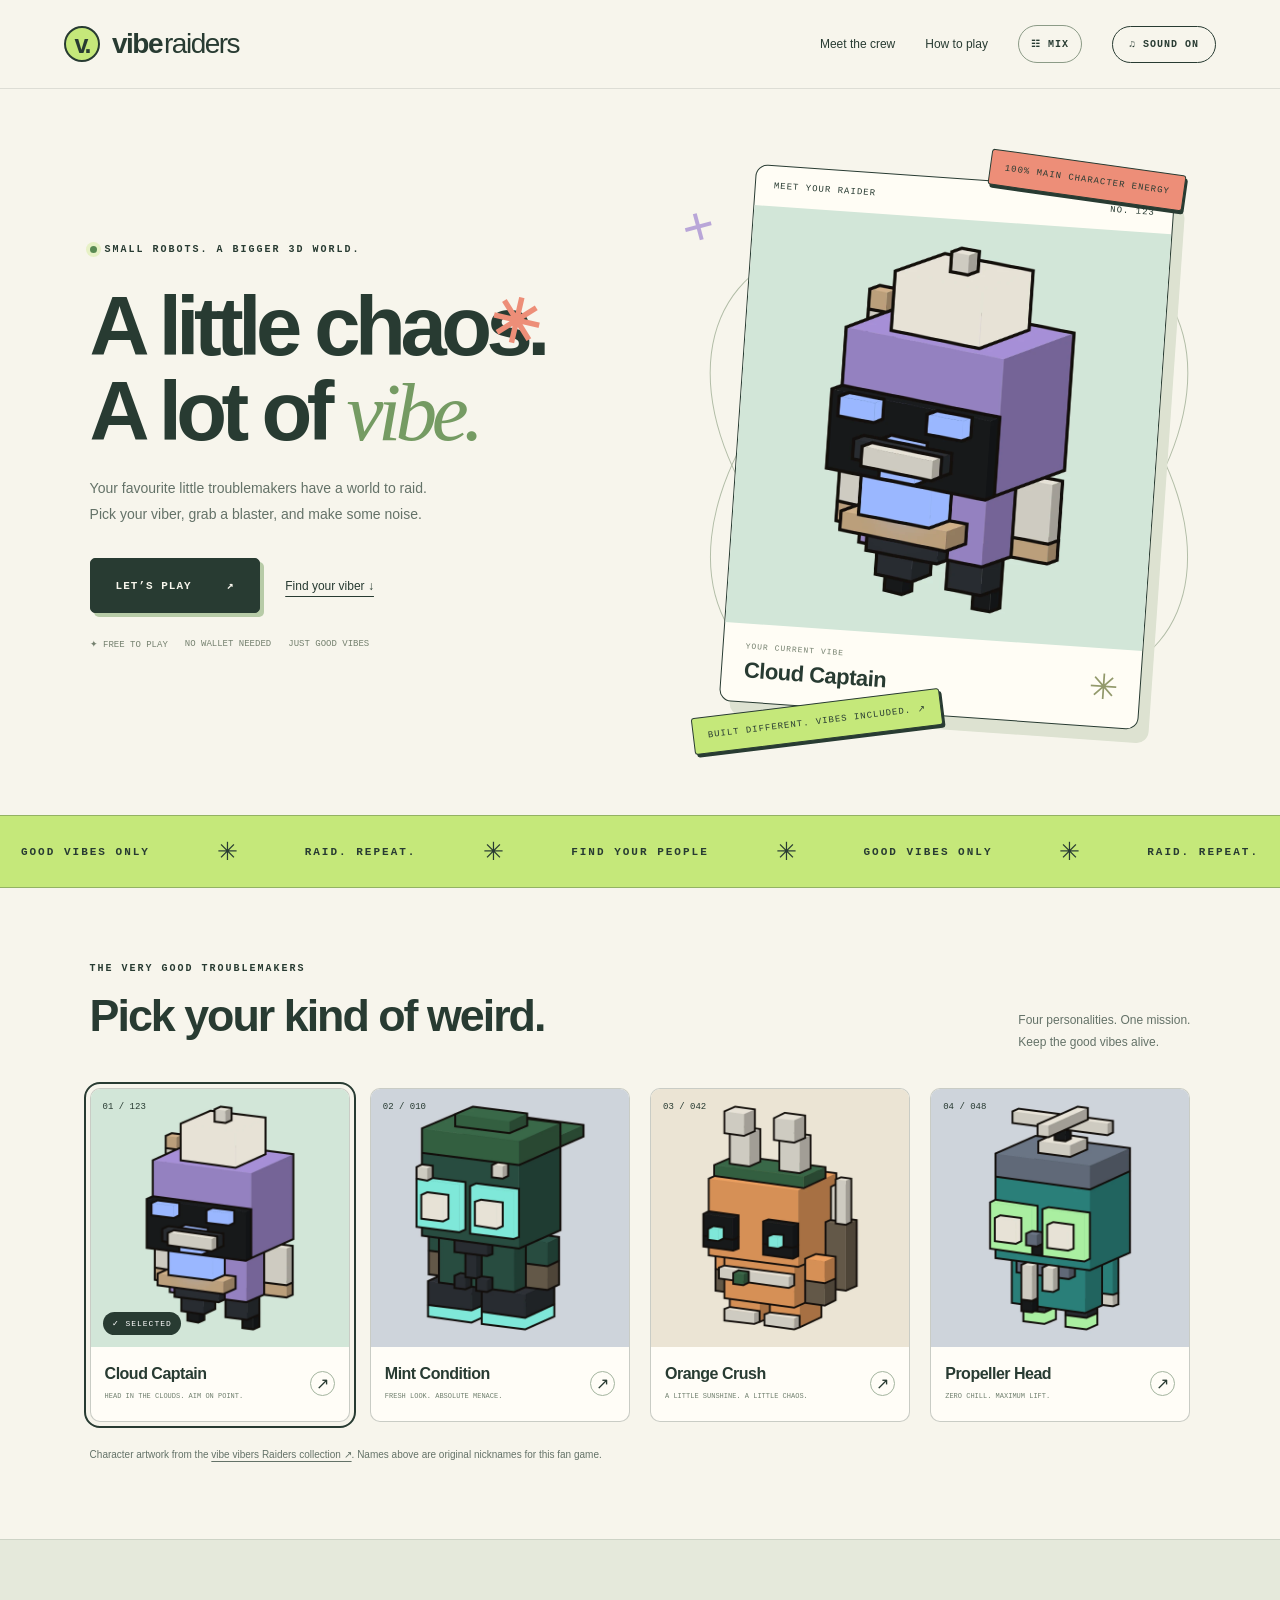
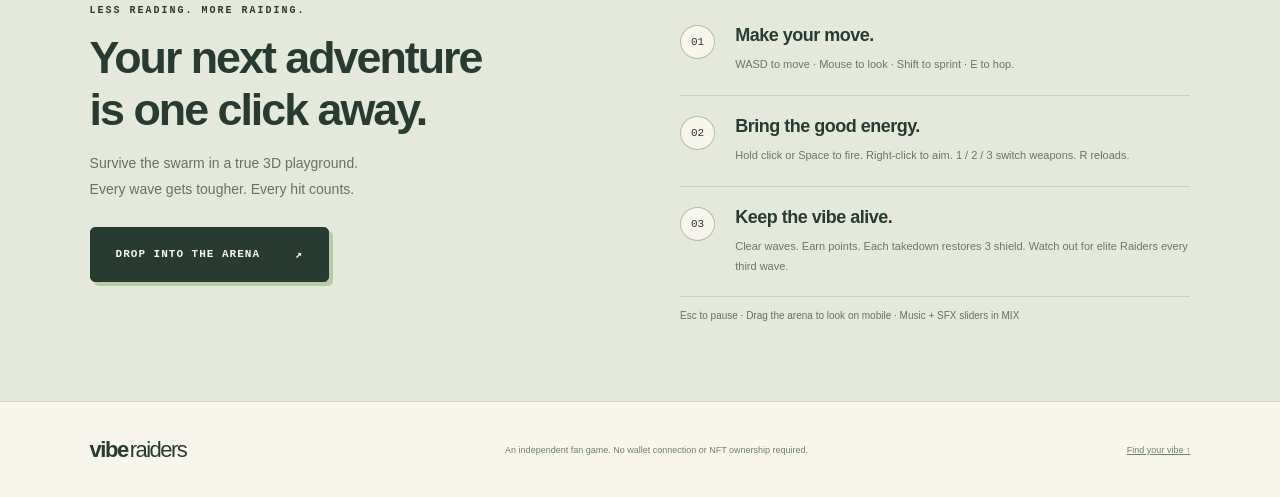
==== commit a63c50de: "Build true 3D Raiders arena with voxel characters, enhanced weapons and audio" ====
--- a/index.html
+++ b/index.html
@@ -2,25 +2,26 @@
 <html lang="en">
 <head>
   <meta charset="utf-8"><meta name="viewport" content="width=device-width,initial-scale=1">
+  <link rel="icon" href="assets/favicon.svg" type="image/svg+xml">
   <meta name="theme-color" content="#f7f5ec">
   <meta name="description" content="Pick your vibe viber and jump into a colourful first-person survival adventure. Free to play, no wallet required.">
   <title>Vibe Raiders · A little chaos. A lot of vibe.</title>
   <link rel="stylesheet" href="style.css">
 </head>
 <body>
-<canvas id="game" aria-label="First-person survival arena"></canvas>
+<canvas id="game" aria-label="True 3D first-person survival arena"></canvas>
 <header class="site-header">
   <a class="brand" href="./"><span class="logo">v.</span> vibe<span class="brand-light">raiders</span></a>
-  <nav aria-label="Main navigation"><a href="#crew" class="menu-link">Meet the crew</a><a href="#how-to" class="menu-link">How to play</a><button id="sound" aria-label="Toggle sound" aria-pressed="true">♫ SOUND ON</button></nav>
+  <nav aria-label="Main navigation"><a href="#crew" class="menu-link">Meet the crew</a><a href="#how-to" class="menu-link">How to play</a><details class="audio-settings"><summary aria-label="Sound volume settings">☷ MIX</summary><div><label for="music-volume">MUSIC <input id="music-volume" type="range" min="0" max="1" step=".05" value=".35"></label><label for="effects-volume">SFX <input id="effects-volume" type="range" min="0" max="1" step=".05" value=".7"></label></div></details><button id="sound" aria-label="Toggle sound" aria-pressed="true">♫ SOUND ON</button></nav>
 </header>
 <main id="menu">
   <section class="hero">
     <div class="hero-copy">
-      <div class="eyebrow"><span class="status-dot"></span> SMALL ROBOTS. BIG ADVENTURE.</div>
+      <div class="eyebrow"><span class="status-dot"></span> SMALL ROBOTS. A BIGGER 3D WORLD.</div>
       <h1>A little chaos.<br>A lot of <em>vibe.</em><span class="spark">✳</span></h1>
       <p>Your favourite little troublemakers have a world to raid.<br class="desktop-break"> Pick your viber, grab a blaster, and make some noise.</p>
       <div class="hero-actions"><button class="primary" id="play">LET’S PLAY <span>↗</span></button><a class="secondary" href="#crew">Find your viber ↓</a></div>
-      <div class="play-note"><span>✦ FREE TO PLAY</span><span>NO WALLET NEEDED</span><span>JUST GOOD VIBES</span></div>
+      <p id="launch-error" role="alert" hidden></p><div class="play-note"><span>✦ FREE TO PLAY</span><span>NO WALLET NEEDED</span><span>JUST GOOD VIBES</span></div>
     </div>
     <div class="hero-art">
       <span class="orbit orbit-one"></span><span class="orbit orbit-two"></span>
@@ -41,11 +42,11 @@
     </div>
     <p class="collection-credit">Character artwork from the <a href="https://testnet.vibevibe.fun/vibe-vibers/for-raiders" target="_blank" rel="noopener noreferrer">vibe vibers Raiders collection ↗</a>. Names above are original nicknames for this fan game.</p>
   </section>
-  <section id="how-to" class="how-section"><div><div class="eyebrow">LESS READING. MORE RAIDING.</div><h2>Your next adventure<br>is one click away.</h2><p>Survive the swarm in a bright 3D-style arena.<br>Every wave gets tougher. Every hit counts.</p><button id="play-bottom" class="primary">DROP INTO THE ARENA <span>↗</span></button></div><div class="steps"><div><b>01</b><span><strong>Make your move.</strong><small>WASD to move · Mouse or ← → to turn · Shift to sprint.</small></span></div><div><b>02</b><span><strong>Bring the good energy.</strong><small>Click or Space to fire. Keys 1 / 2 / 3 switch blaster, rifle, and shotgun.</small></span></div><div><b>03</b><span><strong>Keep the vibe alive.</strong><small>Clear waves. Earn points. Each takedown restores 3 shield.</small></span></div><p>Esc to pause · Music + SFX included · Touch controls on mobile</p></div></section>
+  <section id="how-to" class="how-section"><div><div class="eyebrow">LESS READING. MORE RAIDING.</div><h2>Your next adventure<br>is one click away.</h2><p>Survive the swarm in a true 3D playground.<br>Every wave gets tougher. Every hit counts.</p><button id="play-bottom" class="primary">DROP INTO THE ARENA <span>↗</span></button></div><div class="steps"><div><b>01</b><span><strong>Make your move.</strong><small>WASD to move · Mouse to look · Shift to sprint · E to hop.</small></span></div><div><b>02</b><span><strong>Bring the good energy.</strong><small>Hold click or Space to fire. Right-click to aim. 1 / 2 / 3 switch weapons. R reloads.</small></span></div><div><b>03</b><span><strong>Keep the vibe alive.</strong><small>Clear waves. Earn points. Each takedown restores 3 shield. Watch out for elite Raiders every third wave.</small></span></div><p>Esc to pause · Drag the arena to look on mobile · Music + SFX sliders in MIX</p></div></section>
   <footer><a class="brand" href="./">vibe<span class="brand-light">raiders</span></a><span>An independent fan game. No wallet connection or NFT ownership required.</span><a href="#crew">Find your vibe ↑</a></footer>
 </main>
-<aside id="hud" hidden><div class="hudtop"><div>SHIELD <b id="health">100</b><div class="bar"><i id="healthbar"></i></div></div><div>WAVE <b id="wave">01</b></div><div>SCORE <b id="score">0000</b></div><button id="pause" aria-label="Pause game">Ⅱ PAUSE</button></div><div class="weapon-selector" role="group" aria-label="Choose weapon"><button data-weapon="0" class="active" aria-pressed="true">1 <span>BLASTER</span></button><button data-weapon="1" aria-pressed="false">2 <span>RIFLE</span></button><button data-weapon="2" aria-pressed="false">3 <span>SHOTGUN</span></button></div><div id="crosshair">+</div><div id="message" aria-live="polite">CLEAR THE GRID</div><div class="bottom"><img id="player-avatar" src="assets/viber-123.png" alt="Your selected raider"><span id="player-name">Cloud Captain</span><span><b id="weapon-name">PULSE BLASTER</b> · ∞ ENERGY</span></div></aside>
+<aside id="hud" hidden><div class="hudtop"><div>SHIELD <b id="health">100</b><div class="bar"><i id="healthbar"></i></div></div><div>WAVE <b id="wave">01</b></div><div>SCORE <b id="score">0000</b></div><button id="pause" aria-label="Pause game">Ⅱ PAUSE</button></div><div class="weapon-selector" role="group" aria-label="Choose weapon"><button data-weapon="0" class="active" aria-pressed="true">1 <span>BLASTER</span></button><button data-weapon="1" aria-pressed="false">2 <span>RIFLE</span></button><button data-weapon="2" aria-pressed="false">3 <span>SHOTGUN</span></button></div><div id="crosshair" aria-hidden="true"><i></i><i></i><i></i><i></i></div><div id="damage-flash"></div><div id="arena-meta"></div><div id="message" aria-live="polite">CLEAR THE GRID</div><div class="bottom"><img id="player-avatar" src="assets/viber-123.png" alt="Your selected raider"><span id="player-name">Cloud Captain</span><span><b id="weapon-name">PULSE BLASTER</b> · UNLIMITED RESERVES</span><div class="ammo-display"><strong id="ammo">16 / 16</strong><button id="reload" aria-label="Reload weapon">R · RELOAD</button></div></div></aside>
 <section id="end" role="dialog" aria-modal="true" aria-labelledby="endtitle" hidden><div class="eyebrow" id="endtag">SIGNAL LOST</div><h2 id="endtitle">You made some noise.</h2><p id="result"></p><button class="primary" id="restart">RAID AGAIN ↗</button><button id="resume" hidden>RESUME RAID</button><button id="back-home">BACK TO THE CREW</button></section>
-<div id="touch" hidden><div><button data-key="ArrowLeft" aria-label="Turn left">↶</button><button data-key="w" aria-label="Move forward">↑</button><button data-key="ArrowRight" aria-label="Turn right">↷</button><br><button data-key="a" aria-label="Move left">←</button><button data-key="s" aria-label="Move backward">↓</button><button data-key="d" aria-label="Move right">→</button></div><button id="fire">FIRE</button></div>
-<script src="game.js"></script>
+<div id="touch" hidden><div><button data-key="ArrowLeft" aria-label="Turn left">↶</button><button data-key="w" aria-label="Move forward">↑</button><button data-key="ArrowRight" aria-label="Turn right">↷</button><br><button data-key="a" aria-label="Move left">←</button><button data-key="s" aria-label="Move backward">↓</button><button data-key="d" aria-label="Move right">→</button></div><div class="touch-actions"><div><button id="jump">HOP</button><button id="aim" aria-pressed="false">AIM</button></div><button id="fire">FIRE</button></div></div>
+<script type="module" src="game.js"></script>
 </body></html>
--- a/style.css
+++ b/style.css
@@ -1,2 +1,6 @@
 :root{--lime:#c5e87a;--pink:#ed8e78;--ink:#283b32;--cream:#f7f5ec;--mint:#d3e5d8;--purple:#b9a6d8}*{box-sizing:border-box}html{scroll-behavior:smooth;scroll-padding-top:100px}body{margin:0;background:var(--cream);color:var(--ink);font-family:Arial,Helvetica,sans-serif}button,a{-webkit-tap-highlight-color:transparent}button{font:inherit;cursor:pointer;color:inherit;border:1px solid var(--ink);background:transparent;padding:12px 18px;border-radius:100px}a{color:inherit}button:hover{background:var(--lime)}button:focus-visible,a:focus-visible{outline:3px solid #8c65bd;outline-offset:5px}[hidden]{display:none!important}.site-header{position:relative;display:flex;align-items:center;justify-content:space-between;max-width:1440px;padding:25px 5%;margin:auto;border-bottom:1px solid #283b3220;z-index:5}.brand{display:flex;align-items:center;gap:2px;text-decoration:none;font-weight:900;font-size:28px;letter-spacing:-1.5px}.brand-light{font-weight:400}.logo{display:grid;place-items:center;border:2px solid var(--ink);border-radius:50%;width:36px;height:36px;font-size:25px;letter-spacing:-2px;margin-right:10px;background:var(--lime)}nav{display:flex;align-items:center;gap:30px}nav a{font-size:12px;text-decoration:none}#sound{font:700 10px monospace;letter-spacing:1px;padding:12px 16px}.hero{max-width:1440px;margin:auto;display:grid;grid-template-columns:1.15fr 1fr;align-items:center;gap:55px;padding:65px 7% 75px;min-height:650px}.eyebrow{font:700 10px monospace;letter-spacing:2px;display:flex;align-items:center;gap:8px}.status-dot{width:7px;height:7px;border-radius:50%;background:#598a52;box-shadow:0 0 0 4px #c5e87a55}h1{font-size:clamp(52px,6.5vw,92px);line-height:1.02;letter-spacing:-5.5px;margin:30px 0 22px;font-weight:800;position:relative}h1 em{font-family:Georgia,serif;font-weight:400;color:#759b63}h1 .spark{position:absolute;color:var(--pink);font-size:60px;transform:rotate(13deg);margin-left:12px;top:7px}p{font-size:14px;line-height:1.85;color:#647268}.hero-actions{display:flex;align-items:center;gap:25px;margin-top:30px}.primary{display:flex;align-items:center;justify-content:space-between;gap:35px;min-height:55px;padding:18px 25px;background:var(--ink);color:var(--cream);border-radius:5px;font:700 11px monospace;letter-spacing:1px;box-shadow:4px 4px 0 #b7cba7}.primary:hover{background:#45634a;color:white;transform:translateY(-2px)}.secondary{font-size:12px;text-underline-offset:6px}.play-note{display:flex;flex-wrap:wrap;gap:17px;font:9px monospace;color:#75816f;margin-top:26px}.hero-art{position:relative;max-width:440px;width:100%;margin:auto;padding:24px 10px}.portrait-card{border:1.5px solid var(--ink);border-radius:12px;overflow:hidden;transform:rotate(4deg);background:#fffdf5;position:relative;box-shadow:11px 13px 0 #dde2d1;transition:transform .3s}.portrait-card:hover{transform:rotate(0)}.portrait-top{padding:15px 18px;display:flex;justify-content:space-between;font:9px monospace;letter-spacing:1px}.portrait-card img{display:block;width:100%;height:auto}.portrait-bottom{display:flex;align-items:center;justify-content:space-between;padding:18px 22px}.portrait-bottom small{display:block;font:8px monospace;letter-spacing:1px;color:#75816f;margin-bottom:7px}.portrait-bottom strong{font-size:22px;letter-spacing:-.5px}.portrait-star{font-size:35px;color:#92996b}.sticker{position:absolute;z-index:2;font:9px monospace;letter-spacing:1px;border:1px solid var(--ink);padding:12px 14px;box-shadow:2px 3px 0 #283b32;border-radius:3px}.sticker-top{top:8px;right:-18px;background:var(--pink);transform:rotate(8deg)}.sticker-bottom{bottom:0;left:-35px;background:var(--lime);transform:rotate(-7deg)}.orbit{position:absolute;border:1px solid #b2bda7;border-radius:50%;width:125%;height:60%;top:23%;left:-12%;transform:rotate(-40deg)}.orbit-two{transform:rotate(40deg)}.floating-plus{position:absolute;font-size:55px;left:-45px;top:40px;color:#b9a6d8;transform:rotate(-15deg)}.marquee{display:flex;align-items:center;justify-content:space-around;gap:25px;white-space:nowrap;overflow:hidden;padding:21px 0;background:var(--lime);border-block:1px solid #283b3250;font-size:25px}.marquee span{font:700 11px monospace;letter-spacing:2px}.crew-section{max-width:1440px;margin:auto;padding:75px 7%}.section-heading{display:flex;align-items:end;justify-content:space-between;gap:25px;margin-bottom:30px}h2{font-size:clamp(30px,3.5vw,46px);letter-spacing:-2px;line-height:1.15;margin:16px 0}.section-heading p{font-size:12px;margin:0 0 4px}.crew-grid{display:grid;grid-template-columns:repeat(4,1fr);gap:20px}.crew-card{border:1px solid #283b3240;border-radius:10px;padding:0;overflow:hidden;text-align:left;background:#fffdf7;transition:transform .2s,box-shadow .2s}.crew-card:hover{transform:translateY(-6px);background:#fffdf7;box-shadow:0 8px 0 #e1e5d6}.crew-card.selected{outline:2px solid var(--ink);outline-offset:4px}.crew-image{position:relative;overflow:hidden}.crew-image img{width:100%;height:auto;display:block;transition:transform .3s}.crew-card:hover img{transform:scale(1.045)}.number{position:absolute;z-index:1;left:12px;top:13px;font:9px monospace}.selected-label{display:none;position:absolute;bottom:12px;left:12px;z-index:1;background:var(--ink);color:white;font:8px monospace;letter-spacing:1px;padding:7px 9px;border-radius:30px}.selected .selected-label{display:block}.crew-info{padding:18px 14px;display:flex;align-items:center;justify-content:space-between;gap:7px}.crew-info strong{font-size:16px;letter-spacing:-.5px}.crew-info small{display:block;font:7px/1.7 monospace;color:#71806f;margin-top:8px}.crew-info>span{border:1px solid #a4b59f;border-radius:50%;display:grid;place-items:center;min-width:25px;height:25px}.collection-credit{font-size:10px;margin:24px 0 0}.collection-credit a{text-underline-offset:3px}.how-section{background:#e5e9db;padding:65px max(7%,calc((100vw - 1240px)/2));display:grid;grid-template-columns:1fr 1fr;gap:80px;border-block:1px solid #283b3220}.how-section .primary{margin-top:24px}.steps>div{display:flex;gap:20px;align-items:start;border-bottom:1px solid #283b3225;padding:20px 0}.steps b{font:11px monospace;background:var(--cream);padding:10px;border:1px solid #b3beaa;border-radius:50%}.steps strong{font-size:18px;letter-spacing:-.5px}.steps small{display:block;font-size:11px;line-height:1.8;color:#687867;margin-top:9px}.steps p{font-size:10px}footer{display:flex;align-items:center;justify-content:space-between;gap:20px;padding:35px 7%}footer .brand{font-size:22px}footer>span,footer>a:last-child{font-size:9px;color:#71806f}#game{display:none;position:fixed;inset:0;width:100%;height:100%;background:#b5dcdb}.in-game{overflow:hidden;background:#b5dcdb}.in-game #game{display:block}.in-game .site-header{position:fixed;top:0;width:100%;max-width:none;background:#f7f5eced;padding:15px 5%}.in-game .menu-link{display:none}#hud{position:fixed;inset:95px 5% 20px;pointer-events:none}.hudtop{display:flex;gap:40px;font:10px monospace;letter-spacing:2px}.hudtop>div{background:#fffdf4e8;border:1px solid #283b3230;border-radius:8px;padding:12px 18px}.hudtop b{display:block;font:bold 27px Arial;letter-spacing:0;margin-top:6px}.bar{width:105px;background:#283b3220;height:4px;margin-top:7px}.bar i{display:block;width:100%;height:100%;background:#648f51}#pause{pointer-events:auto;align-self:start;margin-left:auto;background:var(--cream);font-size:10px}#crosshair{position:fixed;left:50%;top:50%;transform:translate(-50%,-50%);font:30px monospace;color:#283b32;text-shadow:0 0 3px #fff}#message{text-align:center;margin-top:30px;font:700 13px monospace;letter-spacing:3px}.bottom{position:absolute;bottom:0;display:flex;align-items:center;gap:12px;background:#fffdf4e8;border:1px solid #283b3230;padding:8px 16px 8px 8px;border-radius:8px;font-size:12px}.bottom img{width:42px;height:42px;border-radius:4px}.bottom span:last-child{font:9px monospace;color:#647268;margin-left:15px}#end{position:fixed;z-index:8;left:50%;top:50%;transform:translate(-50%,-50%);width:min(90%,430px);padding:35px;background:var(--cream);border:1px solid var(--ink);border-radius:12px;box-shadow:10px 10px 0 #283b3244}#end h2{font-size:36px}#end button{margin-top:15px}#back-home{font-size:10px;display:block}#touch{position:fixed;bottom:95px;left:20px;right:20px;display:flex;justify-content:space-between;align-items:end;z-index:4;touch-action:none}#touch button{background:#f7f5ecd9;min-width:44px;padding:14px;user-select:none;border-radius:10px}#fire{background:var(--pink)!important;border-radius:50%!important;height:78px;width:78px;font-weight:bold}@media(min-width:1500px){.hero{min-height:720px}}@media(prefers-reduced-motion:reduce){html{scroll-behavior:auto}*{transition:none!important}}@media(max-width:950px){.hero{gap:30px;padding:60px 5%;min-height:0}h1{letter-spacing:-3px}h1 .spark{font-size:36px;right:0}.hero-art{width:90%}.sticker{font-size:7px}.sticker-top{right:-10px}.sticker-bottom{left:-15px}.crew-section{padding:60px 5%}.crew-grid{grid-template-columns:repeat(2,1fr);gap:25px}.how-section{gap:35px;padding:50px 5%}.bottom span:last-child{display:none}.play-note{font-size:8px;gap:10px}}@media(max-width:600px){.site-header{padding:18px 5%}.brand{font-size:23px}.logo{width:30px;height:30px;font-size:20px}nav{gap:10px}.menu-link{display:none}.hero{grid-template-columns:1fr;padding:45px 6% 50px;gap:35px}.hero-copy{text-align:center}.hero-copy .eyebrow{justify-content:center;font-size:8px}h1{font-size:62px;letter-spacing:-3.5px;margin:22px 0}h1 .spark{right:12px;top:14px;font-size:30px}.hero p{font-size:12px}.hero-actions{justify-content:center;gap:22px}.play-note{justify-content:center}.hero-art{max-width:320px;width:85%}.portrait-bottom strong{font-size:20px}.sticker-bottom{font-size:7px;left:-24px}.marquee{padding:16px 0}.marquee span{font-size:9px}.section-heading{display:block;margin-bottom:25px}.section-heading p{font-size:11px}.section-heading h2{font-size:33px}.crew-grid{gap:20px 14px}.crew-info{padding:13px 10px}.crew-info strong{font-size:13px}.crew-info small{font-size:6px}.crew-info>span{display:none}.number{font-size:8px;left:9px;top:9px}.selected-label{font-size:7px;padding:5px 7px;left:8px;bottom:8px}.collection-credit{font-size:9px}.how-section{grid-template-columns:1fr;gap:20px;padding:45px 6%}.how-section h2{font-size:35px}.steps>div{padding:18px 0}footer{flex-wrap:wrap;padding:30px 6%}footer>span{order:3;flex-basis:100%;line-height:1.8}.hudtop{gap:10px}.hudtop>div{padding:10px;font-size:8px;letter-spacing:1px}.hudtop b{font-size:23px}.bar{width:65px}#pause{font-size:8px;padding:10px}#hud{inset:90px 4% 15px}.bottom{font-size:10px}.bottom img{width:30px;height:30px}#message{font-size:11px;letter-spacing:2px}#end{padding:25px}#end h2{font-size:30px}}
 .weapon-selector{position:absolute;bottom:0;right:0;display:flex;gap:7px;pointer-events:auto}.weapon-selector button{border-radius:6px;background:#f7f5ecdc;padding:12px 14px;font:11px monospace}.weapon-selector button.active{background:var(--ink);color:var(--cream)}.weapon-selector span{font-size:9px;margin-left:5px}@media(max-width:750px){.weapon-selector{bottom:65px}.weapon-selector button{padding:10px}.weapon-selector span{font-size:8px}#touch{bottom:145px}.bottom{max-width:100%}}
+/* True 3D arena interface */
+#game{touch-action:none;outline:none}#launch-error{background:#f7ddd3;border:1px solid #cb755a;border-radius:6px;padding:12px;font-size:12px}.audio-settings{position:relative;font:700 10px monospace;letter-spacing:1px}.audio-settings summary{cursor:pointer;list-style:none;padding:12px;border:1px solid #8c9b87;border-radius:30px}.audio-settings summary::-webkit-details-marker{display:none}.audio-settings>div{position:absolute;right:0;top:46px;min-width:210px;padding:20px;background:var(--cream);border:1px solid #8c9b87;border-radius:8px;box-shadow:4px 4px 0 #283b3233;z-index:10}.audio-settings label{display:grid;grid-template-columns:42px 1fr;gap:10px;align-items:center;margin:8px 0}.audio-settings input{width:120px;accent-color:#6c9364}.in-game .site-header{pointer-events:none}.in-game .site-header>*{pointer-events:auto}#damage-flash{position:fixed;inset:0;pointer-events:none;background:radial-gradient(ellipse,transparent 30%,#e78e69cc);opacity:0}#crosshair{width:22px;height:22px;text-shadow:none;transition:width .12s,height .12s}#crosshair i{position:absolute;background:#334b3a;box-shadow:0 0 2px #fff;width:2px;height:6px}#crosshair i:nth-child(1){left:10px;top:0}#crosshair i:nth-child(2){left:10px;bottom:0}#crosshair i:nth-child(3){left:0;top:10px;width:6px;height:2px}#crosshair i:nth-child(4){right:0;top:10px;width:6px;height:2px}#crosshair.aiming{transform:translate(-50%,-50%) scale(.65)}#crosshair.hit{transform:translate(-50%,-50%) rotate(45deg);filter:drop-shadow(0 0 3px #ed8e78)}#crosshair.hit i{background:#ea724e}#arena-meta{position:absolute;top:105px;left:0;font:9px monospace;letter-spacing:1px;color:#344b3d;background:#f7f5ecbb;padding:7px 10px;border-radius:4px}.bottom .ammo-display{display:flex;align-items:center;gap:12px;margin-left:10px;border-left:1px solid #283b3230;padding-left:15px}.ammo-display strong{font:700 17px monospace;white-space:nowrap}.ammo-display button{pointer-events:auto;font:9px monospace;padding:8px 10px;border-radius:5px;background:#e5ead8}.ammo-display button.loading{background:#f0d4ab}.bottom>span:nth-child(3){font:8px monospace;max-width:145px;line-height:1.7;color:#65715e}.touch-actions{display:flex;flex-direction:column;align-items:end;gap:12px}.touch-actions>div{display:flex;gap:8px}.touch-actions button{font-size:9px!important;min-width:45px!important;padding:12px!important}#aim.active{background:#c5e87a!important}#touch #fire{font-size:13px!important}.weapon-selector{bottom:0}.bottom{padding-right:12px}#hud .weapon-selector button{transition:background .15s}#end{z-index:12}.in-game .audio-settings>div{right:-45px}@media(max-width:950px){.bottom>span:nth-child(3){display:none}.bottom .ammo-display{margin-left:0;padding-left:10px}.ammo-display strong{font-size:14px}.weapon-selector{bottom:70px}}@media(max-width:600px){.in-game .site-header{padding:15px 4%}.in-game .site-header .brand{font-size:19px}.in-game .logo{width:27px;height:27px;font-size:18px;margin-right:7px}.in-game nav{gap:6px}#sound{padding:11px;font-size:8px}.audio-settings summary{font-size:8px;padding:10px}.site-header nav{gap:7px}.site-header .brand{font-size:21px}.site-header .logo{margin-right:6px}.bottom{gap:8px;width:100%;justify-content:space-between;min-height:48px}.bottom #player-name{font-size:9px;max-width:76px}.bottom .ammo-display{gap:8px}.ammo-display button{font-size:8px;padding:9px}.weapon-selector{bottom:64px;left:0;right:0;justify-content:end}.weapon-selector button{padding:10px 12px}#touch{bottom:138px;left:15px;right:15px}#touch>div:first-child button{min-width:41px;padding:13px}#arena-meta{top:90px;font-size:8px}.hudtop>div{padding:9px}#hud{inset:88px 4% 15px}.touch-actions #fire{height:69px;width:69px}.touch-actions{gap:10px}}
+.hero{overflow:clip}
+#message{position:absolute;top:125px;left:0;right:0;margin:0}@media(max-width:600px){#message{top:128px;font-size:9px;letter-spacing:1px;line-height:1.8}}
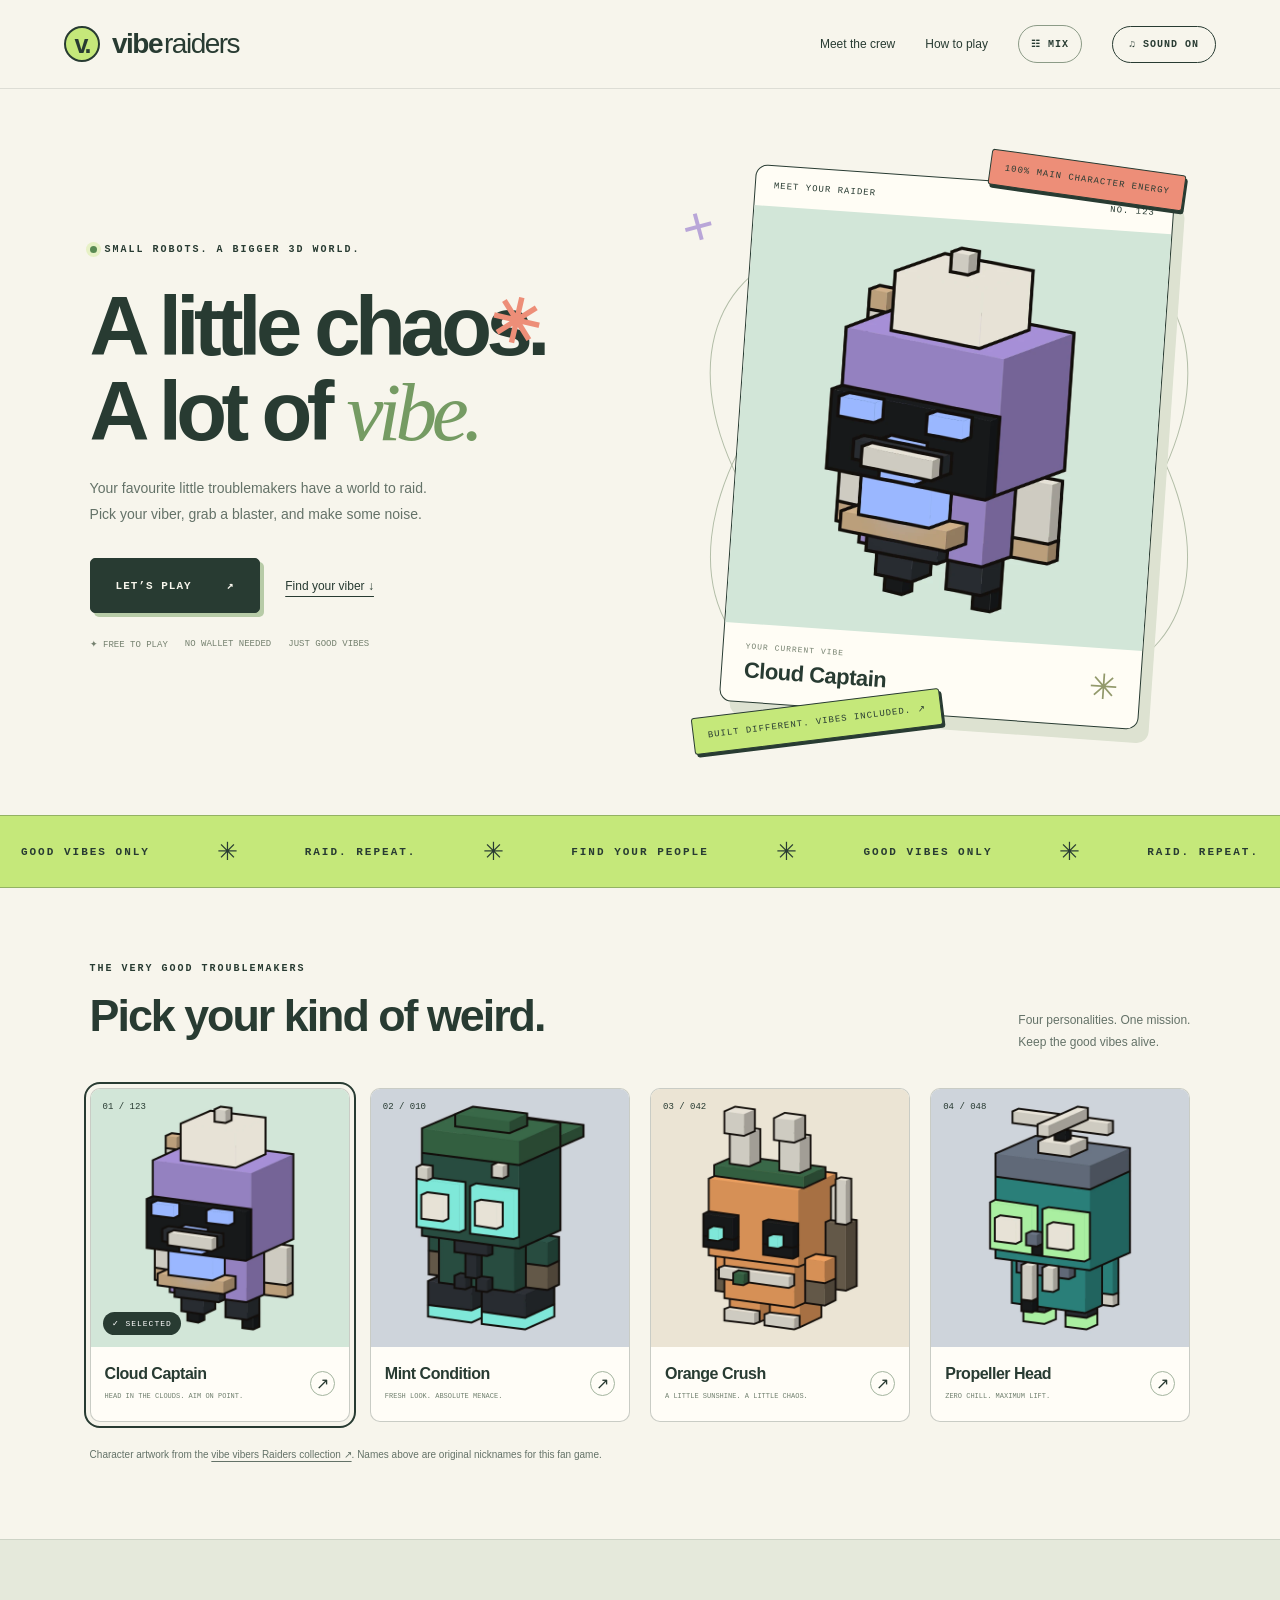
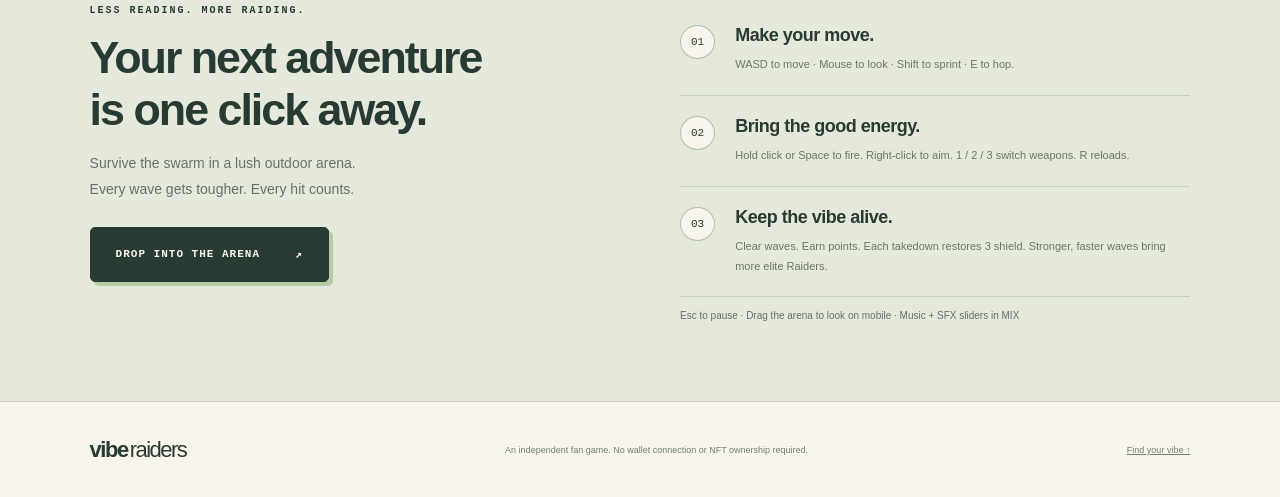
==== commit ad96363f: "Implement meadow arena and escalating wave difficulty" ====
--- a/index.html
+++ b/index.html
@@ -42,7 +42,7 @@
     </div>
     <p class="collection-credit">Character artwork from the <a href="https://testnet.vibevibe.fun/vibe-vibers/for-raiders" target="_blank" rel="noopener noreferrer">vibe vibers Raiders collection ↗</a>. Names above are original nicknames for this fan game.</p>
   </section>
-  <section id="how-to" class="how-section"><div><div class="eyebrow">LESS READING. MORE RAIDING.</div><h2>Your next adventure<br>is one click away.</h2><p>Survive the swarm in a true 3D playground.<br>Every wave gets tougher. Every hit counts.</p><button id="play-bottom" class="primary">DROP INTO THE ARENA <span>↗</span></button></div><div class="steps"><div><b>01</b><span><strong>Make your move.</strong><small>WASD to move · Mouse to look · Shift to sprint · E to hop.</small></span></div><div><b>02</b><span><strong>Bring the good energy.</strong><small>Hold click or Space to fire. Right-click to aim. 1 / 2 / 3 switch weapons. R reloads.</small></span></div><div><b>03</b><span><strong>Keep the vibe alive.</strong><small>Clear waves. Earn points. Each takedown restores 3 shield. Watch out for elite Raiders every third wave.</small></span></div><p>Esc to pause · Drag the arena to look on mobile · Music + SFX sliders in MIX</p></div></section>
+  <section id="how-to" class="how-section"><div><div class="eyebrow">LESS READING. MORE RAIDING.</div><h2>Your next adventure<br>is one click away.</h2><p>Survive the swarm in a lush outdoor arena.<br>Every wave gets tougher. Every hit counts.</p><button id="play-bottom" class="primary">DROP INTO THE ARENA <span>↗</span></button></div><div class="steps"><div><b>01</b><span><strong>Make your move.</strong><small>WASD to move · Mouse to look · Shift to sprint · E to hop.</small></span></div><div><b>02</b><span><strong>Bring the good energy.</strong><small>Hold click or Space to fire. Right-click to aim. 1 / 2 / 3 switch weapons. R reloads.</small></span></div><div><b>03</b><span><strong>Keep the vibe alive.</strong><small>Clear waves. Earn points. Each takedown restores 3 shield. Stronger, faster waves bring more elite Raiders.</small></span></div><p>Esc to pause · Drag the arena to look on mobile · Music + SFX sliders in MIX</p></div></section>
   <footer><a class="brand" href="./">vibe<span class="brand-light">raiders</span></a><span>An independent fan game. No wallet connection or NFT ownership required.</span><a href="#crew">Find your vibe ↑</a></footer>
 </main>
 <aside id="hud" hidden><div class="hudtop"><div>SHIELD <b id="health">100</b><div class="bar"><i id="healthbar"></i></div></div><div>WAVE <b id="wave">01</b></div><div>SCORE <b id="score">0000</b></div><button id="pause" aria-label="Pause game">Ⅱ PAUSE</button></div><div class="weapon-selector" role="group" aria-label="Choose weapon"><button data-weapon="0" class="active" aria-pressed="true">1 <span>BLASTER</span></button><button data-weapon="1" aria-pressed="false">2 <span>RIFLE</span></button><button data-weapon="2" aria-pressed="false">3 <span>SHOTGUN</span></button></div><div id="crosshair" aria-hidden="true"><i></i><i></i><i></i><i></i></div><div id="damage-flash"></div><div id="arena-meta"></div><div id="message" aria-live="polite">CLEAR THE GRID</div><div class="bottom"><img id="player-avatar" src="assets/viber-123.png" alt="Your selected raider"><span id="player-name">Cloud Captain</span><span><b id="weapon-name">PULSE BLASTER</b> · UNLIMITED RESERVES</span><div class="ammo-display"><strong id="ammo">16 / 16</strong><button id="reload" aria-label="Reload weapon">R · RELOAD</button></div></div></aside>
